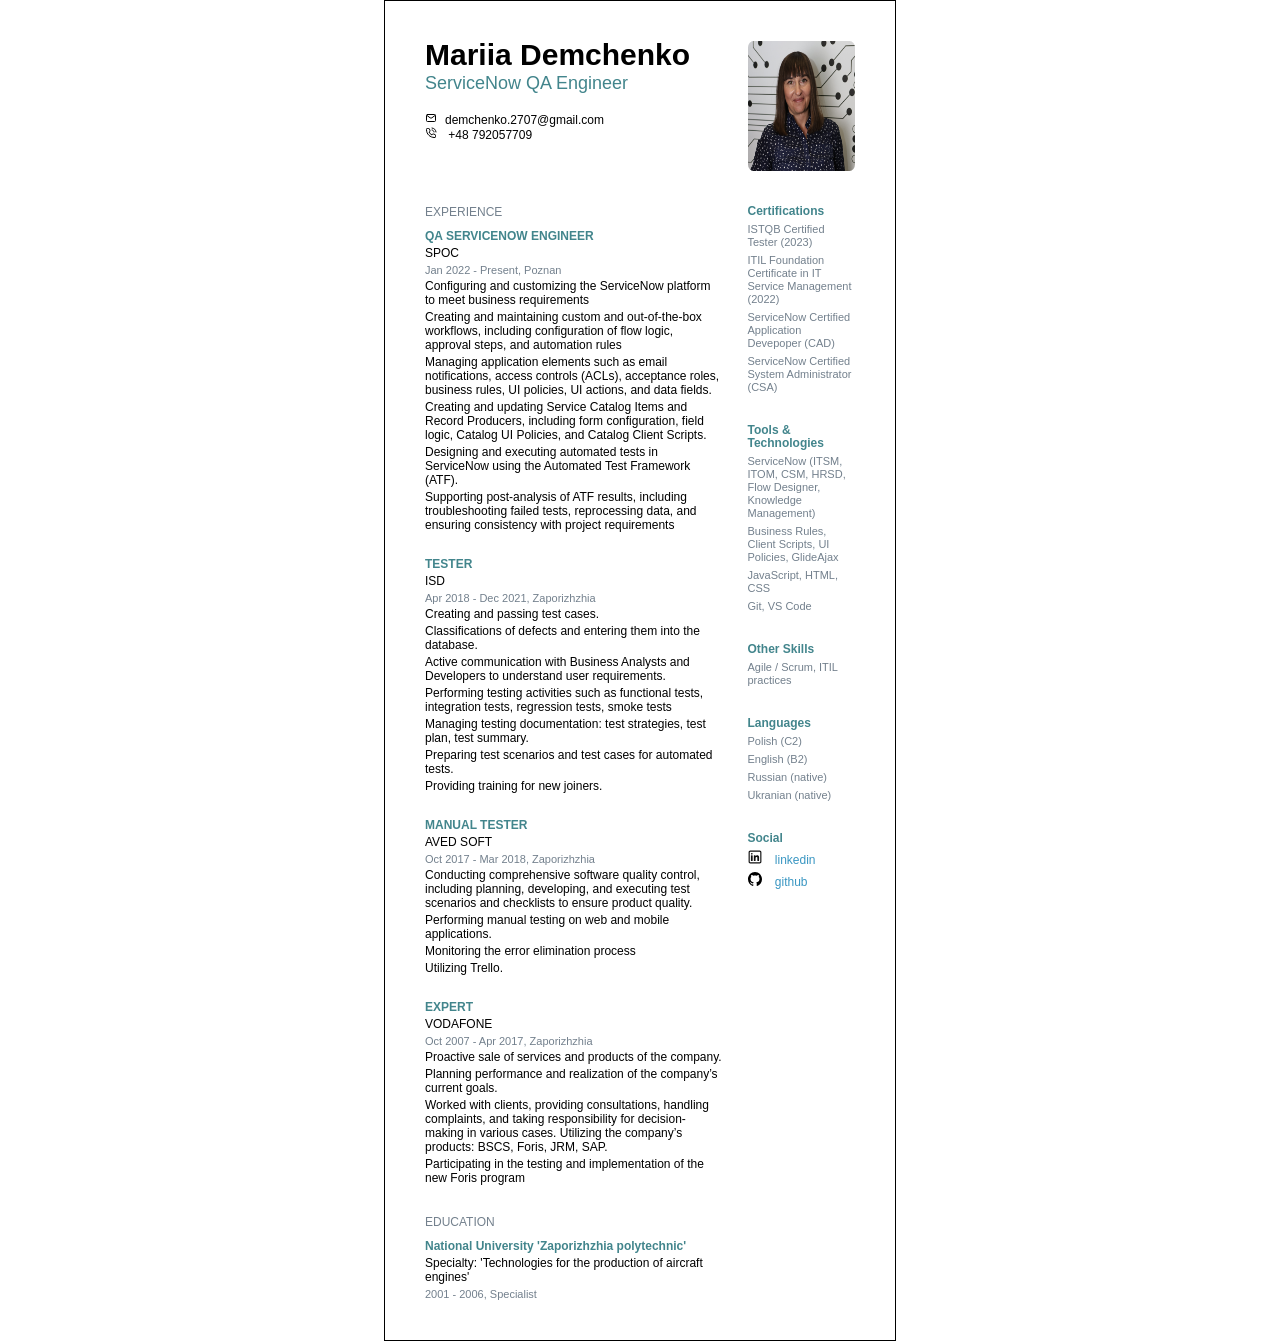
==== Index.html @ df26e46d "first commit" ====
<!DOCTYPE html>
<html lang="en">
<head>
    <meta charset="UTF-8">
    <meta name="viewport" content="width=device-width, initial-scale=1.0">
    <title>CV Mariia Demchenko</title>
    <link rel="stylesheet" href="styles.css">
    <link rel="stylesheet" href="./reset.css">
</head>
<body>
    <header>
        <div class="userInfo">
            <h1>Mariia Demchenko</h1>
            <h2>ServiceNow QA Engineer</h2>
            <p><img src="email-svgrepo-com.svg" alt="">demchenko.2707@gmail.com</p>
            <p><img src="phone-call-svgrepo-com.svg" alt=""> +48 792057709</p>
        </div>
        <div class="userImg">
            <img src="image.png" alt="cv image">
        </div>
    </header>

    <main>
        <div class="leftContainer">
            <section class="profileContent">
                <h4>EXPERIENCE</h4>

                <div class="experience">
                <ul class="experienceItemOne">
                    <li>
                        <div class="jobTitle">QA SERVICENOW ENGINEER</div>
                        <p>SPOC</p>
                        <h6>Jan 2022 - Present, Poznan</h6>
                        <p>
                            Configuring and customizing the ServiceNow platform to meet business
                            requirements
                        </p>
                        <p>Creating and maintaining custom and out-of-the-box workflows,
                        including configuration of flow logic, approval steps, and automation
                        rules</p>
                        <p>Managing application elements such as email notifications, access
                        controls (ACLs), acceptance roles, business rules, UI policies, UI actions,
                        and data fields.
                        </p>
                        <p>Creating and updating Service Catalog Items and Record Producers,
                        including form configuration, field logic, Catalog UI Policies, and
                        Catalog Client Scripts.</p>
                        <p>Designing and executing automated tests in ServiceNow using the
                        Automated Test Framework (ATF).</p>
                        <p>Supporting post-analysis of ATF results, including troubleshooting failed
                        tests, reprocessing data, and ensuring consistency with project
                        requirements</p>
                    </li>
                </ul>

                <ul class="experienceItemOneTwo">
                    <li>
                        <div class="jobTitle">TESTER</div>
                        <p>ISD</p>
                        <h6>Apr 2018 - Dec 2021, Zaporizhzhia</h6>
                        <p>
                            Creating and passing test cases.
                        </p>
                        <p>Classifications of defects and entering them into the database.</p>
                        <p>Active communication with Business Analysts and Developers to
                        understand user requirements.</p>
                        <p>Performing testing activities such as functional tests, integration
                        tests, regression tests, smoke tests</p>
                        <p>Managing testing documentation: test strategies, test plan, test
                        summary.</p>
                        <p>Preparing test scenarios and test cases for automated tests.
                        </p>
                        <p>Providing training for new joiners.</p>
                    </li>
                </ul>

                <ul class="experienceItemOneThree">
                    <li>
                        <div class="jobTitle">MANUAL TESTER</div>
                        <p>AVED SOFT</p>
                        <h6>Oct 2017 - Mar 2018, Zaporizhzhia</h6>
                        <p>
                            Conducting comprehensive software quality control, including
                            planning, developing, and executing test scenarios and checklists to
                            ensure product quality.
                        </p>
                        <p>Performing manual testing on web and mobile applications.</p>
                        <p>Monitoring the error elimination process</p>
                        <p>Utilizing Trello.</p>
                    </li>
                </ul>

                <ul class="experienceItemOneFour">
                    <li>
                        <div class="jobTitle">EXPERT</div>
                        <p>VODAFONE</p>
                        <h6>Oct 2007 - Apr 2017, Zaporizhzhia</h6>
                        <p>
                            Proactive sale of services and products of the company.
                        </p>
                        <p>Planning performance and realization of the company’s current
                        goals.</p>
                        <p>Worked with clients, providing consultations, handling complaints,
                        and taking responsibility for decision-making in various cases.
                        Utilizing the company’s products: BSCS, Foris, JRM, SAP.</p>
                        <p>Participating in the testing and implementation of the new Foris
                        program</p>
                    </li>
                </ul>
            </div> 
            
            <div class="education">
                <h4>EDUCATION</h4>
                <ul>
                    <li>
                        <div class="degree">National University 'Zaporizhzhia polytechnic'</div>
                        <p>Specialty: 'Technologies for the production of aircraft engines'</p>
                        <h6>2001 - 2006, Specialist</h6>
                    </li>
                </ul>

            </div>

            </section>
        </div>


        <section class="profileSidebar">

            <div class="industryKnowledge">
                <div class="sectionTitle">Certifications</div>
                <p>ISTQB Certified Tester (2023)</p>
                <p>ITIL Foundation Certificate in IT Service Management (2022)</p>
                <p>ServiceNow Certified Application Devepoper (CAD)</p>
                <p>ServiceNow Certified System Administrator (CSA)</p>
            </div>

            <div class="tolls">
                <div class="sectionTitle">Tools & Technologies</div>
                <p>ServiceNow (ITSM, ITOM, CSM, HRSD, Flow Designer, Knowledge Management)</p>
                <p>Business Rules, Client Scripts, UI Policies, GlideAjax</p>
                <p>JavaScript, HTML, CSS</p>
                <p>Git, VS Code</p>
            </div>

            <div class="skills">
                <div class="sectionTitle">Other Skills</div>
                <p>Agile / Scrum, ITIL practices</p>
            </div>

            <div class="languages">
                <div class="sectionTitle">Languages</div>
                <p>Polish (C2)</p>
                <p>English (B2)</p>
                <p>Russian (native)</p>
                <p>Ukranian (native)</p>
            </div>

            <div class="social">
                <div class="sectionTitle">Social</div>
                <p></p>
                <a href="https://www.linkedin.com/in/maria-demchenko-71b24a158/">
                    <img src="linkedin-svgrepo-com.svg" alt="">
                    linkedin</a>
                <p></p>
                <a href="https://github.com/Maria2707/CV">
                   <img src="github-142-svgrepo-com.svg" alt=""> 
                    github</a>
            </div>

        </section>
        
    </main>
    
</body>
</html>
---- styles.css ----
* {
    font-family: "Arial";
}

body{
    padding: 40px;
    margin: 0 auto;
    min-height: 100vh;
    width: 40%;
    border: 0.5px solid black;
    /* background-color: #f2f2f2; */
}

/* Header */

header{
    /* gap: 20px; */
    display: flex;
    margin-bottom: 30px;
}

.userInfo h2{
    margin-bottom: 15px;
    color: #42858C;
}

.userInfo h1{
    font-size: 30px;
}

.userInfo p{
    font-size: 12px;
}

.userInfo img {
    width: 12px;
    height: 12px;
    margin-right: 8px;
}

img{
    border-radius: 5%;
    width: 130px;
    height: 130px;
}

.userImg{
    width: 25%;
}

.userInfo{
    width: 75%;
}

/*MAIN*/

main{
    /* gap: 20px; */
    display: flex;
}

.experienceItemOne{
    margin-bottom: 25px;
}

.experienceItemOneTwo{
    margin-bottom: 25px;
}

.experienceItemOneThree{
    margin-bottom: 25px;
}

.experienceItemOneFour{
    margin-bottom: 30px;
}

.leftContainer{
    width: 75%;
}

.profileContent{
    font-size: 12px;
    width: 92%;
}

.profileSidebar {
  width: 25%;
  color: #73808D;
  font-size: 12px;
  line-height: 13px; 
}

h1{
    font-family: Arial;
    font-weight: 700;
    font-size: 24px;
    line-height: 28px;
}

h2{
    font-family: Arial;
    font-weight: 400;
    font-size: 18px;
    line-height: 28px;
}

h4{
    margin-bottom: 10px;
    color: #73808D;
}

.industryKnowledge{
    margin-bottom: 30px;
}

.tolls{
    margin-bottom: 30px;
}

.skills{
    margin-bottom: 30px;
}

.languages{
    margin-bottom: 30px;
}

.profileContent p{
    font-size: 12px;
    line-height: 14px;
    margin-top: 3px;
}

.profileSidebar p{
    font-size: 11px;
    line-height: 13px;
    margin-top: 5px;
}

.sectionTitle p{
    line-height: 5px;
}

.jobTitle, .degree, .sectionTitle{
    font-weight: bold;
    color: #42858C;
}

h6{
    font-size: 11px;
    color: #73808D;
    margin-top: 4px;
}

.social img{
    width: 14px;
    height: 14px;
    margin-right: 10px;
}

.social a{
    color: #3996c2;
}

@media (max-width: 767px) {
    body {
        border: none;
        width: 100%;
    }
}

@media(max-width: 480px){
    .userImg img{
        height: 60%;
        width: 100%;
    }
    body{
        padding: 15px;
    }
}

@media(max-width: 1024px) {
    .userImg img{
        height: 60%;
        width: 100%;
    }
    body{
        padding: 20px;
    }
}
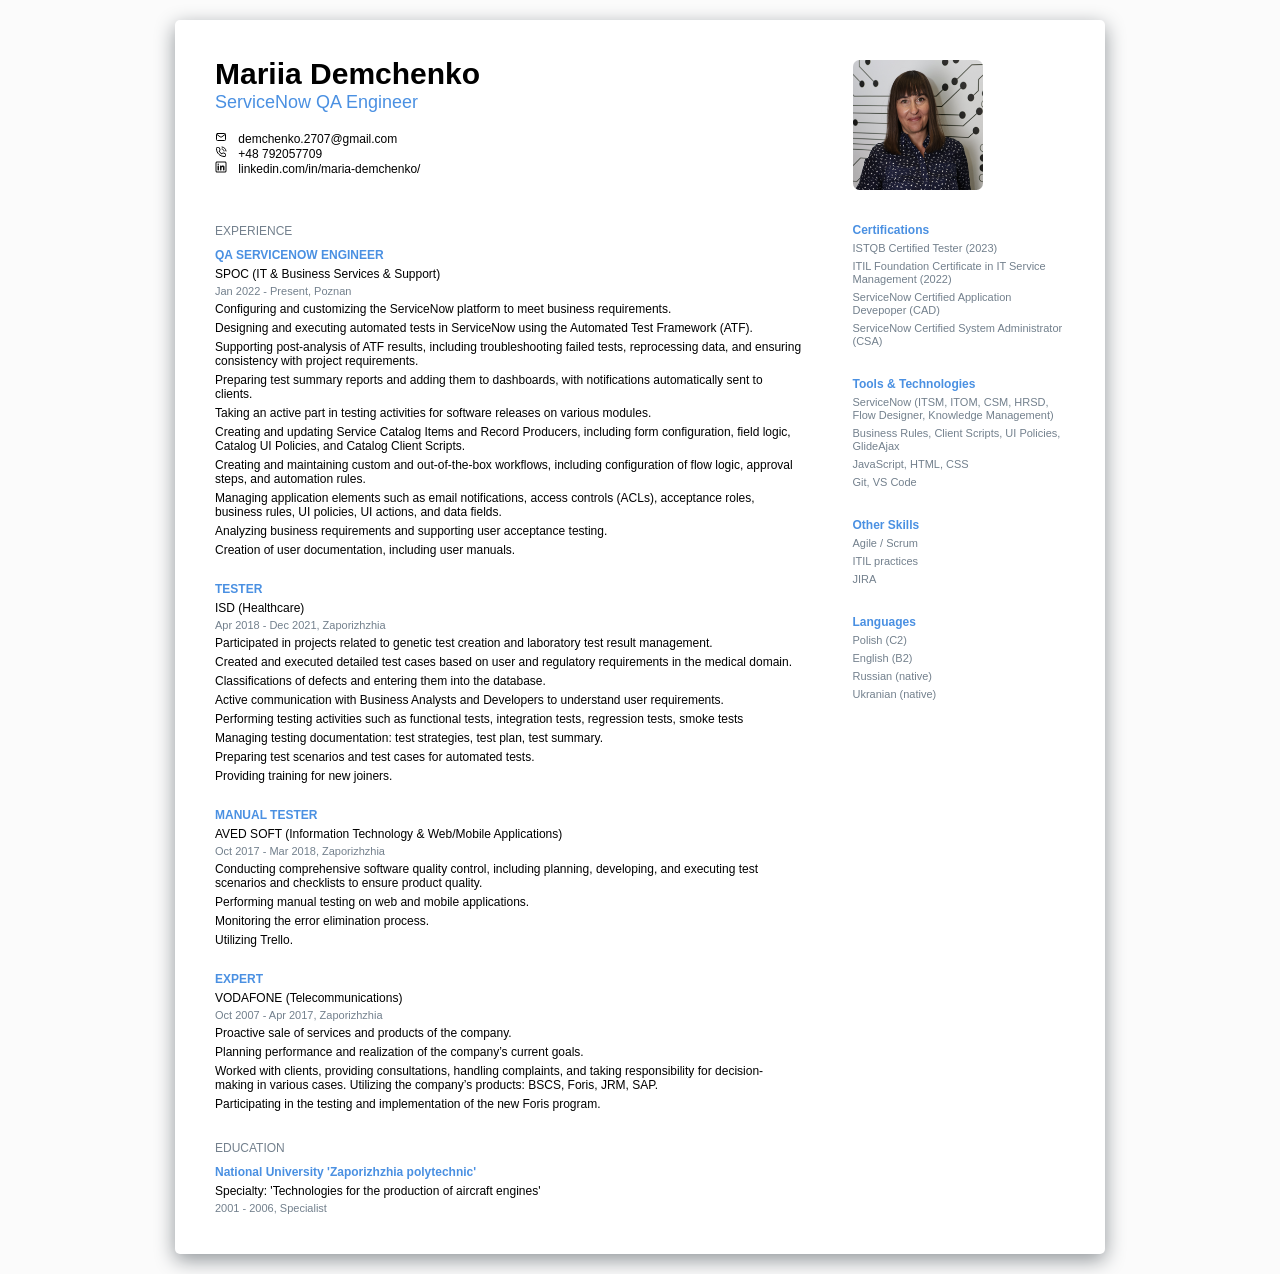
==== commit 8f95d885: "Initial commit with HTML" ====
--- a/Index.html
+++ b/Index.html
@@ -8,169 +8,183 @@
     <link rel="stylesheet" href="./reset.css">
 </head>
 <body>
-    <header>
-        <div class="userInfo">
-            <h1>Mariia Demchenko</h1>
-            <h2>ServiceNow QA Engineer</h2>
-            <p><img src="email-svgrepo-com.svg" alt="">demchenko.2707@gmail.com</p>
-            <p><img src="phone-call-svgrepo-com.svg" alt=""> +48 792057709</p>
-        </div>
-        <div class="userImg">
-            <img src="image.png" alt="cv image">
-        </div>
-    </header>
+    <div class="page">
+        <header>
+            <div class="userInfo">
+                <h1>Mariia Demchenko</h1>
+                <h2>ServiceNow QA Engineer</h2>
+                <p>
+                    <a href="mailto:demchenko.2707@gmail.com">
+                        <img src="email-svgrepo-com.svg" alt="">
+                        demchenko.2707@gmail.com</a>
+                </p>
+                <p><img src="phone-call-svgrepo-com.svg" alt=""> +48 792057709</p>
+                <p>
+                    <a href="https://www.linkedin.com/in/maria-demchenko-71b24a158/">
+                        <img src="linkedin-svgrepo-com.svg" alt="">
+                        linkedin.com/in/maria-demchenko/</a>
+                </p>
+            </div>
+            <div class="userImg">
+                <img src="image.png" alt="cv image">
+            </div>
+        </header>
 
-    <main>
-        <div class="leftContainer">
-            <section class="profileContent">
-                <h4>EXPERIENCE</h4>
+        <main>
+            <div class="leftContainer">
+                <section class="profileContent">
+                    <h4>EXPERIENCE</h4>
 
-                <div class="experience">
-                <ul class="experienceItemOne">
-                    <li>
-                        <div class="jobTitle">QA SERVICENOW ENGINEER</div>
-                        <p>SPOC</p>
-                        <h6>Jan 2022 - Present, Poznan</h6>
-                        <p>
-                            Configuring and customizing the ServiceNow platform to meet business
-                            requirements
-                        </p>
-                        <p>Creating and maintaining custom and out-of-the-box workflows,
-                        including configuration of flow logic, approval steps, and automation
-                        rules</p>
-                        <p>Managing application elements such as email notifications, access
-                        controls (ACLs), acceptance roles, business rules, UI policies, UI actions,
-                        and data fields.
-                        </p>
-                        <p>Creating and updating Service Catalog Items and Record Producers,
-                        including form configuration, field logic, Catalog UI Policies, and
-                        Catalog Client Scripts.</p>
-                        <p>Designing and executing automated tests in ServiceNow using the
-                        Automated Test Framework (ATF).</p>
-                        <p>Supporting post-analysis of ATF results, including troubleshooting failed
-                        tests, reprocessing data, and ensuring consistency with project
-                        requirements</p>
-                    </li>
-                </ul>
+                    <div class="experience">
+                    <ul class="experienceItemOne">
+                        <li>
+                            <div class="jobTitle">QA SERVICENOW ENGINEER</div>
+                            <p>SPOC (IT & Business Services & Support)</p>
+                            <h6>Jan 2022 - Present, Poznan</h6>
+                            <p>Configuring and customizing the ServiceNow platform to meet business
+                                requirements.
+                            </p>
+                            <p>Designing and executing automated tests in ServiceNow using the
+                            Automated Test Framework (ATF).</p>
+                            <p>Supporting post-analysis of ATF results, including troubleshooting failed
+                            tests, reprocessing data, and ensuring consistency with project
+                            requirements.</p>
+                            <p>Preparing test summary reports and adding them to dashboards, with
+                            notifications automatically sent to clients.</p>
+                            <p> Taking an active part in testing activities for software releases on various modules.</p>
+                            <p>Creating and updating Service Catalog Items and Record Producers,
+                            including form configuration, field logic, Catalog UI Policies, and
+                            Catalog Client Scripts.</p>
+                            <p>Creating and maintaining custom and out-of-the-box workflows,
+                            including configuration of flow logic, approval steps, and automation
+                            rules.</p>
+                            <p>Managing application elements such as email notifications, access
+                            controls (ACLs), acceptance roles, business rules, UI policies, UI actions,
+                            and data fields.
+                            </p>
+                            <p>Analyzing business requirements and supporting user acceptance
+                            testing.</p>
+                            <p>Creation of user documentation, including user manuals.</p>
+                            
+                        </li>
+                    </ul>
 
-                <ul class="experienceItemOneTwo">
-                    <li>
-                        <div class="jobTitle">TESTER</div>
-                        <p>ISD</p>
-                        <h6>Apr 2018 - Dec 2021, Zaporizhzhia</h6>
-                        <p>
-                            Creating and passing test cases.
-                        </p>
-                        <p>Classifications of defects and entering them into the database.</p>
-                        <p>Active communication with Business Analysts and Developers to
-                        understand user requirements.</p>
-                        <p>Performing testing activities such as functional tests, integration
-                        tests, regression tests, smoke tests</p>
-                        <p>Managing testing documentation: test strategies, test plan, test
-                        summary.</p>
-                        <p>Preparing test scenarios and test cases for automated tests.
-                        </p>
-                        <p>Providing training for new joiners.</p>
-                    </li>
-                </ul>
+                    <ul class="experienceItemOneTwo">
+                        <li>
+                            <div class="jobTitle">TESTER</div>
+                            <p>ISD (Healthcare)</p>
+                            <h6>Apr 2018 - Dec 2021, Zaporizhzhia</h6>
+                            <p> Participated in projects related to genetic test creation and laboratory test result management.</p>
+                            <p> Created and executed detailed test cases based on user and regulatory requirements in the medical domain.</p>
+                            <p>Classifications of defects and entering them into the database.</p>
+                            <p>Active communication with Business Analysts and Developers to
+                            understand user requirements.</p>
+                            <p>Performing testing activities such as functional tests, integration
+                            tests, regression tests, smoke tests</p>
+                            <p>Managing testing documentation: test strategies, test plan, test
+                            summary.</p>
+                            <p>Preparing test scenarios and test cases for automated tests.
+                            </p>
+                            <p>Providing training for new joiners.</p>
+                        </li>
+                    </ul>
 
-                <ul class="experienceItemOneThree">
-                    <li>
-                        <div class="jobTitle">MANUAL TESTER</div>
-                        <p>AVED SOFT</p>
-                        <h6>Oct 2017 - Mar 2018, Zaporizhzhia</h6>
-                        <p>
-                            Conducting comprehensive software quality control, including
-                            planning, developing, and executing test scenarios and checklists to
-                            ensure product quality.
-                        </p>
-                        <p>Performing manual testing on web and mobile applications.</p>
-                        <p>Monitoring the error elimination process</p>
-                        <p>Utilizing Trello.</p>
-                    </li>
-                </ul>
+                    <ul class="experienceItemOneThree">
+                        <li>
+                            <div class="jobTitle">MANUAL TESTER</div>
+                            <p>AVED SOFT (Information Technology & Web/Mobile Applications)</p>
+                            <h6>Oct 2017 - Mar 2018, Zaporizhzhia</h6>
+                            <p>
+                                Conducting comprehensive software quality control, including
+                                planning, developing, and executing test scenarios and checklists to
+                                ensure product quality.
+                            </p>
+                            <p>Performing manual testing on web and mobile applications.</p>
+                            <p>Monitoring the error elimination process.</p>
+                            <p>Utilizing Trello.</p>
+                        </li>
+                    </ul>
 
-                <ul class="experienceItemOneFour">
-                    <li>
-                        <div class="jobTitle">EXPERT</div>
-                        <p>VODAFONE</p>
-                        <h6>Oct 2007 - Apr 2017, Zaporizhzhia</h6>
-                        <p>
-                            Proactive sale of services and products of the company.
-                        </p>
-                        <p>Planning performance and realization of the company’s current
-                        goals.</p>
-                        <p>Worked with clients, providing consultations, handling complaints,
-                        and taking responsibility for decision-making in various cases.
-                        Utilizing the company’s products: BSCS, Foris, JRM, SAP.</p>
-                        <p>Participating in the testing and implementation of the new Foris
-                        program</p>
-                    </li>
-                </ul>
-            </div> 
-            
-            <div class="education">
-                <h4>EDUCATION</h4>
-                <ul>
-                    <li>
-                        <div class="degree">National University 'Zaporizhzhia polytechnic'</div>
-                        <p>Specialty: 'Technologies for the production of aircraft engines'</p>
-                        <h6>2001 - 2006, Specialist</h6>
-                    </li>
-                </ul>
+                    <ul class="experienceItemOneFour">
+                        <li>
+                            <div class="jobTitle">EXPERT</div>
+                            <p>VODAFONE (Telecommunications)</p>
+                            <h6>Oct 2007 - Apr 2017, Zaporizhzhia</h6>
+                            <p>
+                                Proactive sale of services and products of the company.
+                            </p>
+                            <p>Planning performance and realization of the company’s current
+                            goals.</p>
+                            <p>Worked with clients, providing consultations, handling complaints,
+                            and taking responsibility for decision-making in various cases.
+                            Utilizing the company’s products: BSCS, Foris, JRM, SAP.</p>
+                            <p>Participating in the testing and implementation of the new Foris
+                            program.</p>
+                        </li>
+                    </ul>
+                </div> 
+                
+                <div class="education">
+                    <h4>EDUCATION</h4>
+                    <ul>
+                        <li>
+                            <div class="degree">National University 'Zaporizhzhia polytechnic'</div>
+                            <p>Specialty: 'Technologies for the production of aircraft engines'</p>
+                            <h6>2001 - 2006, Specialist</h6>
+                        </li>
+                    </ul>
 
+                </div>
+
+                </section>
             </div>
 
+
+            <section class="profileSidebar">
+
+                <div class="industryKnowledge">
+                    <div class="sectionTitle">Certifications</div>
+                    <p>ISTQB Certified Tester (2023)</p>
+                    <p>ITIL Foundation Certificate in IT Service Management (2022)</p>
+                    <p>ServiceNow Certified Application Devepoper (CAD)</p>
+                    <p>ServiceNow Certified System Administrator (CSA)</p>
+                </div>
+
+                <div class="tolls">
+                    <div class="sectionTitle">Tools & Technologies</div>
+                    <p>ServiceNow (ITSM, ITOM, CSM, HRSD, Flow Designer, Knowledge Management)</p>
+                    <p>Business Rules, Client Scripts, UI Policies, GlideAjax</p>
+                    <p>JavaScript, HTML, CSS</p>
+                    <p>Git, VS Code</p>
+                </div>
+
+                <div class="skills">
+                    <div class="sectionTitle">Other Skills</div>
+                    <p>Agile / Scrum</p>
+                    <p>ITIL practices</p>
+                    <p>JIRA</p>
+                </div>
+
+                <div class="languages">
+                    <div class="sectionTitle">Languages</div>
+                    <p>Polish (C2)</p>
+                    <p>English (B2)</p>
+                    <p>Russian (native)</p>
+                    <p>Ukranian (native)</p>
+                </div>
+
+                <!-- <div class="social">
+                    <div class="sectionTitle">Social</div>
+                    <a href="https://github.com/Maria2707/CV">
+                    <img src="github-142-svgrepo-com.svg" alt=""> 
+                        github.com/Maria2707</a>
+                </div> -->
+
             </section>
-        </div>
-
-
-        <section class="profileSidebar">
-
-            <div class="industryKnowledge">
-                <div class="sectionTitle">Certifications</div>
-                <p>ISTQB Certified Tester (2023)</p>
-                <p>ITIL Foundation Certificate in IT Service Management (2022)</p>
-                <p>ServiceNow Certified Application Devepoper (CAD)</p>
-                <p>ServiceNow Certified System Administrator (CSA)</p>
-            </div>
-
-            <div class="tolls">
-                <div class="sectionTitle">Tools & Technologies</div>
-                <p>ServiceNow (ITSM, ITOM, CSM, HRSD, Flow Designer, Knowledge Management)</p>
-                <p>Business Rules, Client Scripts, UI Policies, GlideAjax</p>
-                <p>JavaScript, HTML, CSS</p>
-                <p>Git, VS Code</p>
-            </div>
-
-            <div class="skills">
-                <div class="sectionTitle">Other Skills</div>
-                <p>Agile / Scrum, ITIL practices</p>
-            </div>
-
-            <div class="languages">
-                <div class="sectionTitle">Languages</div>
-                <p>Polish (C2)</p>
-                <p>English (B2)</p>
-                <p>Russian (native)</p>
-                <p>Ukranian (native)</p>
-            </div>
-
-            <div class="social">
-                <div class="sectionTitle">Social</div>
-                <p></p>
-                <a href="https://www.linkedin.com/in/maria-demchenko-71b24a158/">
-                    <img src="linkedin-svgrepo-com.svg" alt="">
-                    linkedin</a>
-                <p></p>
-                <a href="https://github.com/Maria2707/CV">
-                   <img src="github-142-svgrepo-com.svg" alt=""> 
-                    github</a>
-            </div>
-
-        </section>
-        
-    </main>
+            
+        </main>
+    </div>
+    
     
 </body>
 </html>
--- a/styles.css
+++ b/styles.css
@@ -2,13 +2,19 @@
     font-family: "Arial";
 }
 
-body{
+.page{
     padding: 40px;
     margin: 0 auto;
     min-height: 100vh;
     width: 40%;
-    border: 0.5px solid black;
-    /* background-color: #f2f2f2; */
+    border-radius: 5px;
+    box-shadow: 0px 6px 20px 0px #8f9498;
+    background-color: #fff;
+}
+
+body{
+    padding: 20px;
+    background-color: #fbfbfb;
 }
 
 /* Header */
@@ -17,11 +23,12 @@
     /* gap: 20px; */
     display: flex;
     margin-bottom: 30px;
+    min-height: 100px;
 }
 
 .userInfo h2{
     margin-bottom: 15px;
-    color: #42858C;
+    color: #4A90E2;
 }
 
 .userInfo h1{
@@ -30,6 +37,11 @@
 
 .userInfo p{
     font-size: 12px;
+}
+
+.userInfo a:hover{
+    background-color: #f4f6f9;
+    color: #4090bb;
 }
 
 .userInfo img {
@@ -129,7 +141,7 @@
 .profileContent p{
     font-size: 12px;
     line-height: 14px;
-    margin-top: 3px;
+    margin-top: 5px;
 }
 
 .profileSidebar p{
@@ -144,7 +156,7 @@
 
 .jobTitle, .degree, .sectionTitle{
     font-weight: bold;
-    color: #42858C;
+    color: #4A90E2;
 }
 
 h6{
@@ -163,29 +175,22 @@
     color: #3996c2;
 }
 
-@media (max-width: 767px) {
-    body {
-        border: none;
-        width: 100%;
-    }
-}
-
-@media(max-width: 480px){
-    .userImg img{
-        height: 60%;
-        width: 100%;
-    }
-    body{
-        padding: 15px;
+@media (max-width: 1650px) {
+    .page {
+        width: 75%;
     }
 }
 
 @media(max-width: 1024px) {
-    .userImg img{
-        height: 60%;
+    .page {
         width: 100%;
     }
+    .userImg img{
+        height: 100%;
+        width: 100%;
+        object-fit: contain;
+    }
     body{
-        padding: 20px;
+        padding: 0;
     }
-}+}
